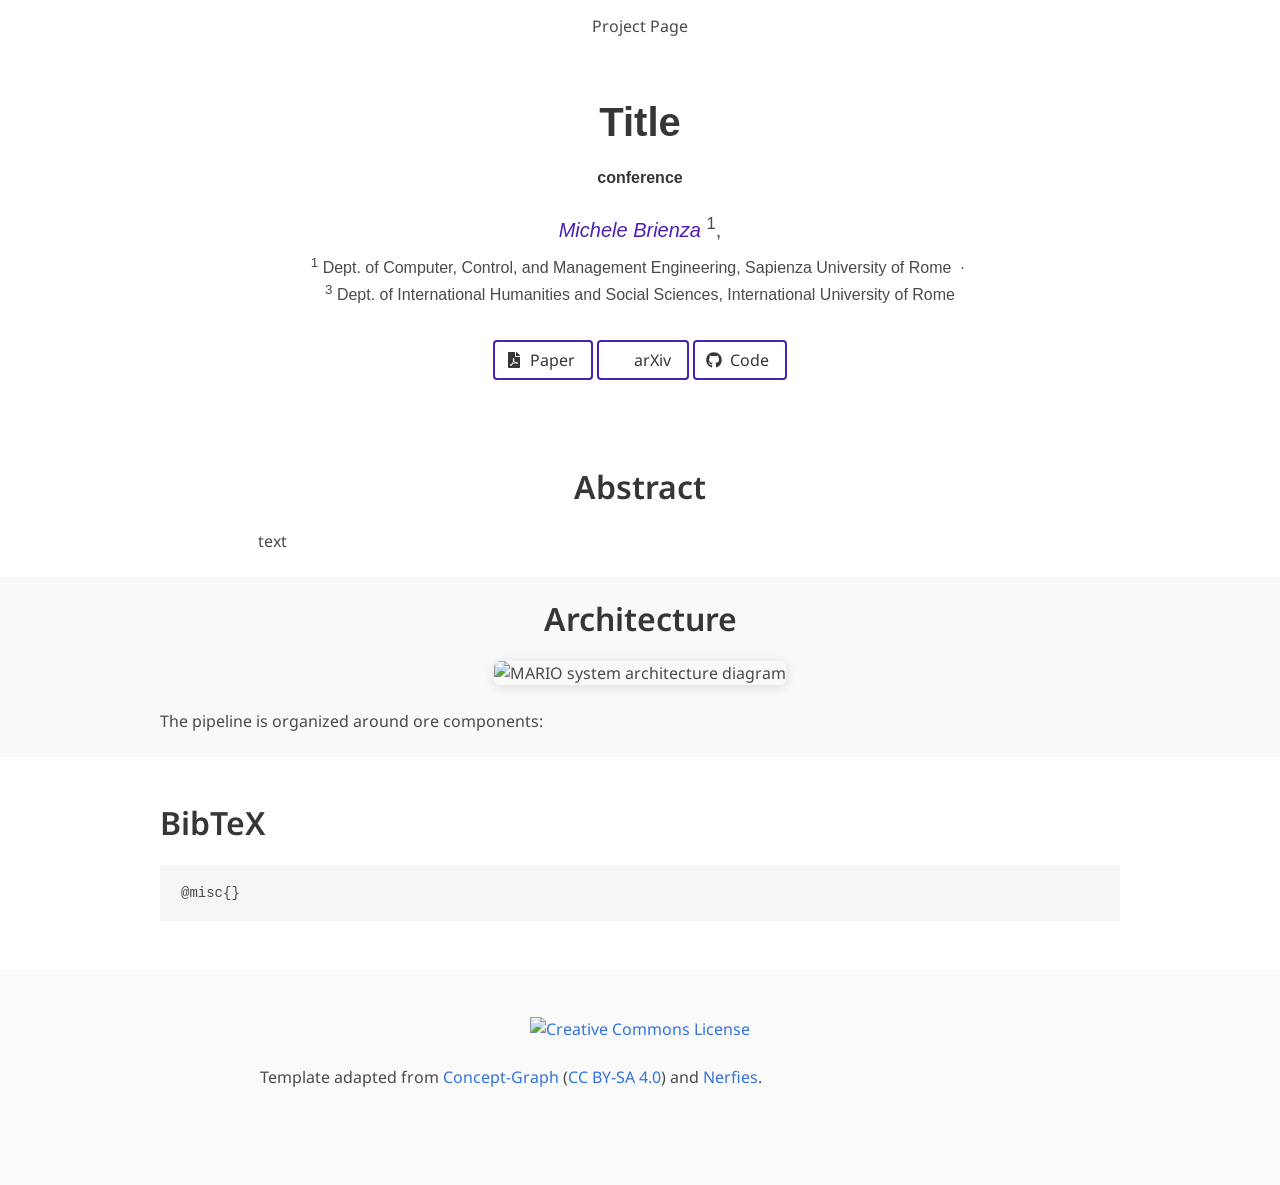
==== index.html @ d9c6890f "init" ====
<!DOCTYPE html>
<html lang="en">

<head>
  <meta charset="utf-8">
  <meta name="viewport" content="width=device-width, initial-scale=1">
  <title>Title</title>

  <link href="https://fonts.googleapis.com/css?family=Google+Sans|Noto+Sans|Castoro" rel="stylesheet">
  <link rel="stylesheet" href="./static/css/bulma.min.css">
  <link rel="stylesheet" href="./static/css/bulma-carousel.min.css">
  <link rel="stylesheet" href="./static/css/bulma-slider.min.css">
  <link rel="stylesheet" href="./static/css/fontawesome.all.min.css">
  <link rel="stylesheet" href="https://cdn.jsdelivr.net/gh/jpswalsh/academicons@1/css/academicons.min.css">
  <link rel="stylesheet" href="./static/css/index.css">

  <script src="https://ajax.googleapis.com/ajax/libs/jquery/3.5.1/jquery.min.js"></script>
  <script defer src="./static/js/fontawesome.all.min.js"></script>
  <script src="./static/js/bulma-carousel.min.js"></script>
  <script src="./static/js/bulma-slider.min.js"></script>
  <script src="./static/js/index.js"></script>
</head>

<body>
  <nav class="navbar" role="navigation" aria-label="main navigation">
    <div class="navbar-brand">
      <a role="button" class="navbar-burger" aria-label="menu" aria-expanded="false">
        <span aria-hidden="true"></span>
        <span aria-hidden="true"></span>
        <span aria-hidden="true"></span>
      </a>
    </div>
    <div class="navbar-menu">
      <div class="navbar-start" style="flex-grow: 1; justify-content: center;">
        <a class="navbar-item" href="url_site">Project Page</a>
      </div>
    </div>
  </nav>

  <section class="hero">
    <div class="hero-body">
      <div class="container is-max-desktop">
        <div class="columns is-centered">
          <div class="column has-text-centered">
            <h1 class="title is-2 publication-title">Title</h1>
            <h2 class="title is-6 publication-title">conference</h2>

            <div class="is-size-5 publication-authors">
              <span class="author-block">
                <a href="https://www.linkedin.com/in/fra-arg/"><i>Michele Brienza</i></a> <sup>1</sup>,
              </span>
            </div>

            <div class="is-size-6 publication-authors" style="margin-top: 0.5rem;">
              <span class="author-block"><sup>1</sup> Dept. of Computer, Control, and Management Engineering, Sapienza University of Rome &nbsp;·&nbsp;</span>
              <span class="author-block"><sup>3</sup> Dept. of International Humanities and Social Sciences, International University of Rome</span>
            </div>

            <div class="column has-text-centered" style="margin-top: 1rem;">
              <div class="publication-links">
                <span class="link-block">
                  <a href="#" class="external-link button is-normal">
                    <span class="icon"><i class="fas fa-file-pdf"></i></span>
                    <span>Paper</span>
                  </a>
                </span>
                <span class="link-block">
                  <a href="#" class="external-link button is-normal">
                    <span class="icon"><i class="ai ai-arxiv"></i></span>
                    <span>arXiv</span>
                  </a>
                </span>
                <span class="link-block">
                  <a href="#" class="external-link button is-normal">
                    <span class="icon"><i class="fab fa-github"></i></span>
                    <span>Code</span>
                  </a>
                </span>
              </div>
            </div>
          </div>
        </div>
      </div>
    </div>
  </section>

  <section class="section py-5">
    <div class="container is-max-desktop">
      <div class="columns is-centered has-text-centered">
        <div class="column is-four-fifths">
          <h2 class="title is-3">Abstract</h2>
          <div class="content has-text-justified">
            <p>
              text
            </p>
          </div>
        </div>
      </div>
    </div>
  </section>


  <section class="section py-5" style="background-color: #f9f9f9;">
    <div class="container is-max-desktop">
      <h2 class="title is-3 has-text-centered">Architecture</h2>
      <div class="columns is-centered">
        <div class="column is-full">
          <figure class="has-text-centered">
            <img src="static/media/architecture.png" alt="MARIO system architecture diagram" style="max-width:80%; border-radius: 6px; box-shadow: 0 2px 12px rgba(0,0,0,0.12);">
          </figure>
          <div class="content has-text-justified mt-5">
            <p>
              The pipeline is organized around ore components:
            </p>
          </div>
        </div>
      </div>
    </div>
  </section>

  <section class="section" id="references">
    <div class="container is-max-desktop content">
      <h2 class="title is-3">BibTeX</h2>
      <pre><code>@misc{}
</code></pre>
    </div>
  </section>

  <footer class="footer">
    <div class="container">
      <div class="content has-text-centered">
        <a rel="license" href="http://creativecommons.org/licenses/by-sa/4.0/">
          <img alt="Creative Commons License" style="border-width:0"
            src="https://i.creativecommons.org/l/by-sa/4.0/88x31.png" />
        </a>
      </div>
      <div class="columns is-centered">
        <div class="column is-8">
          <div class="content">
            <p>
              Template adapted from <a href="https://github.com/concept-graphs/concept-graphs.github.io">Concept-Graph</a>
              (<a href="http://creativecommons.org/licenses/by-sa/4.0/">CC BY-SA 4.0</a>) and
              <a href="https://github.com/nerfies/nerfies.github.io">Nerfies</a>.
            </p>
          </div>
        </div>
      </div>
    </div>
  </footer>

</body>

</html>
---- static/css/index.css ----
body {
  font-family: 'Noto Sans', sans-serif;
}


.footer .icon-link {
    font-size: 25px;
    color: #000;
}

.container_plan {
  width:100%;
  display: flex;
  justify-content: center;
  align-items: center;
}

.right_element {
  padding-left: 3%;
  width: 50%;
}
.left_element {
  padding-left: 3%;
  width: 50%;
  text-align: left;
}

.video_item {
  width: 60%;
  margin: 0 auto; 
  display: flex;
  justify-content: center;
  align-items: center;
}

.container_table {
  width: 100%;
  margin-left: 10%;
  border-collapse: collapse;
}

table {
  width: 80%;
  border-collapse: collapse;
}
th, td {
  border: 1px solid black;
  padding: 8px;
  text-align: left; 
  color: #333333; /* Change text color */
}

th {
  background-color: #f2f2f2;
  width: 10%;
}

td {
  width: 30%;
}

.link-block a {
    margin-top: 5px;
    margin-bottom: 5px;
}

.coolname {
  font-variant: small-caps;
}


.teaser .hero-body {
  padding-top: 0;
  padding-bottom: 3rem;
}

.teaser {
  font-family: 'Google Sans', sans-serif;
}


.publication-title {
}

.publication-banner {
  max-height: parent;

}

.publication-banner video {
  position: relative;
  left: auto;
  top: auto;
  transform: none;
  object-fit: fit;
}

.publication-header .hero-body {
}

.publication-title {
    font-family: 'Google Sans', sans-serif;
}

.publication-authors {
    font-family: 'Google Sans', sans-serif;
}

.publication-venue {
    color: #555;
    width: fit-content;
    font-weight: bold;
}

.publication-awards {
    color: #ff3860;
    width: fit-content;
    font-weight: bolder;
}

.publication-authors {
}

.publication-authors a {
   color: #4A1FB4 !important;
}

.publication-authors a:hover {
    text-decoration: underline;
}

.author-block {
  display: inline-block;
}

.publication-banner img {
}

.publication-authors {
  /*color: #4286f4;*/
}

.publication-video {
    position: relative;
    width: 100%;
    height: 0;
    padding-bottom: 56.25%;

    overflow: hidden;
    border-radius: 10px !important;
}

.publication-video iframe {
    position: absolute;
    top: 0;
    left: 0;
    width: 100%;
    height: 100%;
}

.publication-body img {
}

.results-carousel {
  overflow: hidden;
}

.results-carousel .item {
  margin: 5px;
  overflow: hidden;
  border: 1px solid #bbb;
  border-radius: 10px;
  padding: 0;
  font-size: 0;
}

.results-carousel video {
  margin: 0;
}


.interpolation-panel {
  background: #f5f5f5;
  border-radius: 10px;
}

.interpolation-panel .interpolation-image {
  width: 100%;
  border-radius: 5px;
}

.interpolation-video-column {
}

.interpolation-panel .slider {
  margin: 0 !important;
}

.interpolation-panel .slider {
  margin: 0 !important;
}

#interpolation-image-wrapper {
  width: 100%;
}
#interpolation-image-wrapper img {
  border-radius: 5px;
}

.interpolation-image-wrapper-uncoco img {
  margin-top: 50px ;
  margin-bottom: 80px;
}
.interpolation-image-wrapper-tabletop img {
  margin-top: 70px ;
  margin-bottom: 100px;
}
.interpolation-image-wrapper-fine-grained img {
  /* margin-top: 50px ; */
  margin-bottom: 20px;
}
.interpolation-image-wrapper-zero-shot img {
  margin-top: 25px ;
  /* margin-bottom: 100px; */
}
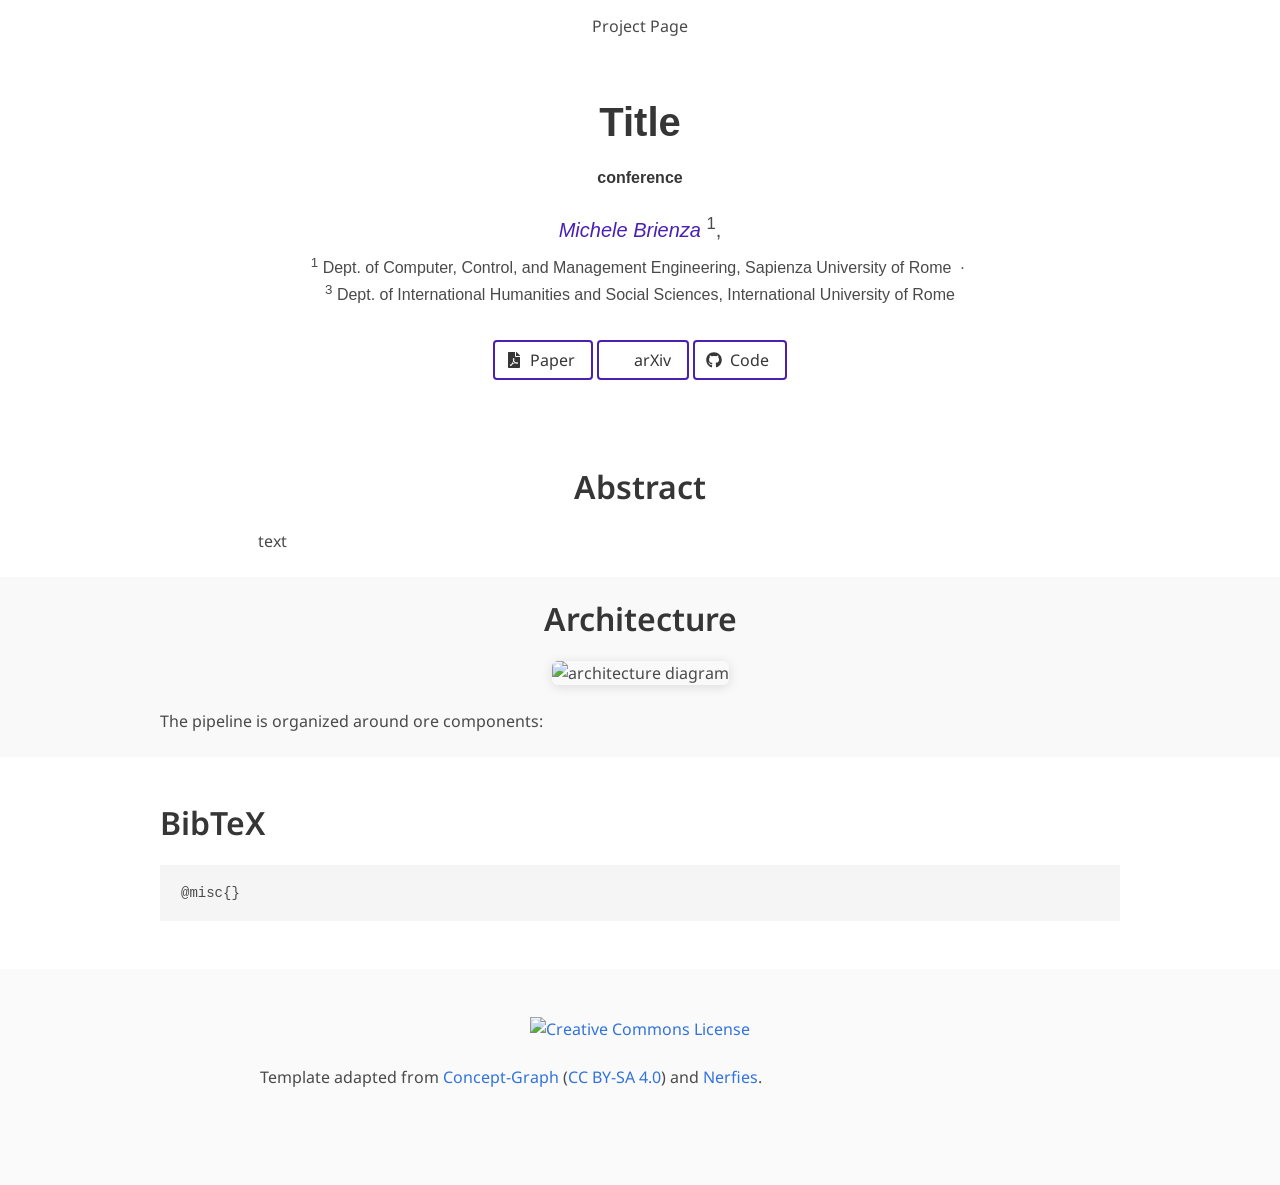
==== commit f0e5b7a8: "Update author link and image alt text in index.html" ====
--- a/index.html
+++ b/index.html
@@ -47,7 +47,7 @@
 
             <div class="is-size-5 publication-authors">
               <span class="author-block">
-                <a href="https://www.linkedin.com/in/fra-arg/"><i>Michele Brienza</i></a> <sup>1</sup>,
+                <a href="https://www.linkedin.com/in/michele-brienza-ba0292253//"><i>Michele Brienza</i></a> <sup>1</sup>,
               </span>
             </div>
 
@@ -106,7 +106,7 @@
       <div class="columns is-centered">
         <div class="column is-full">
           <figure class="has-text-centered">
-            <img src="static/media/architecture.png" alt="MARIO system architecture diagram" style="max-width:80%; border-radius: 6px; box-shadow: 0 2px 12px rgba(0,0,0,0.12);">
+            <img src="static/media/architecture.png" alt=" architecture diagram" style="max-width:80%; border-radius: 6px; box-shadow: 0 2px 12px rgba(0,0,0,0.12);">
           </figure>
           <div class="content has-text-justified mt-5">
             <p>
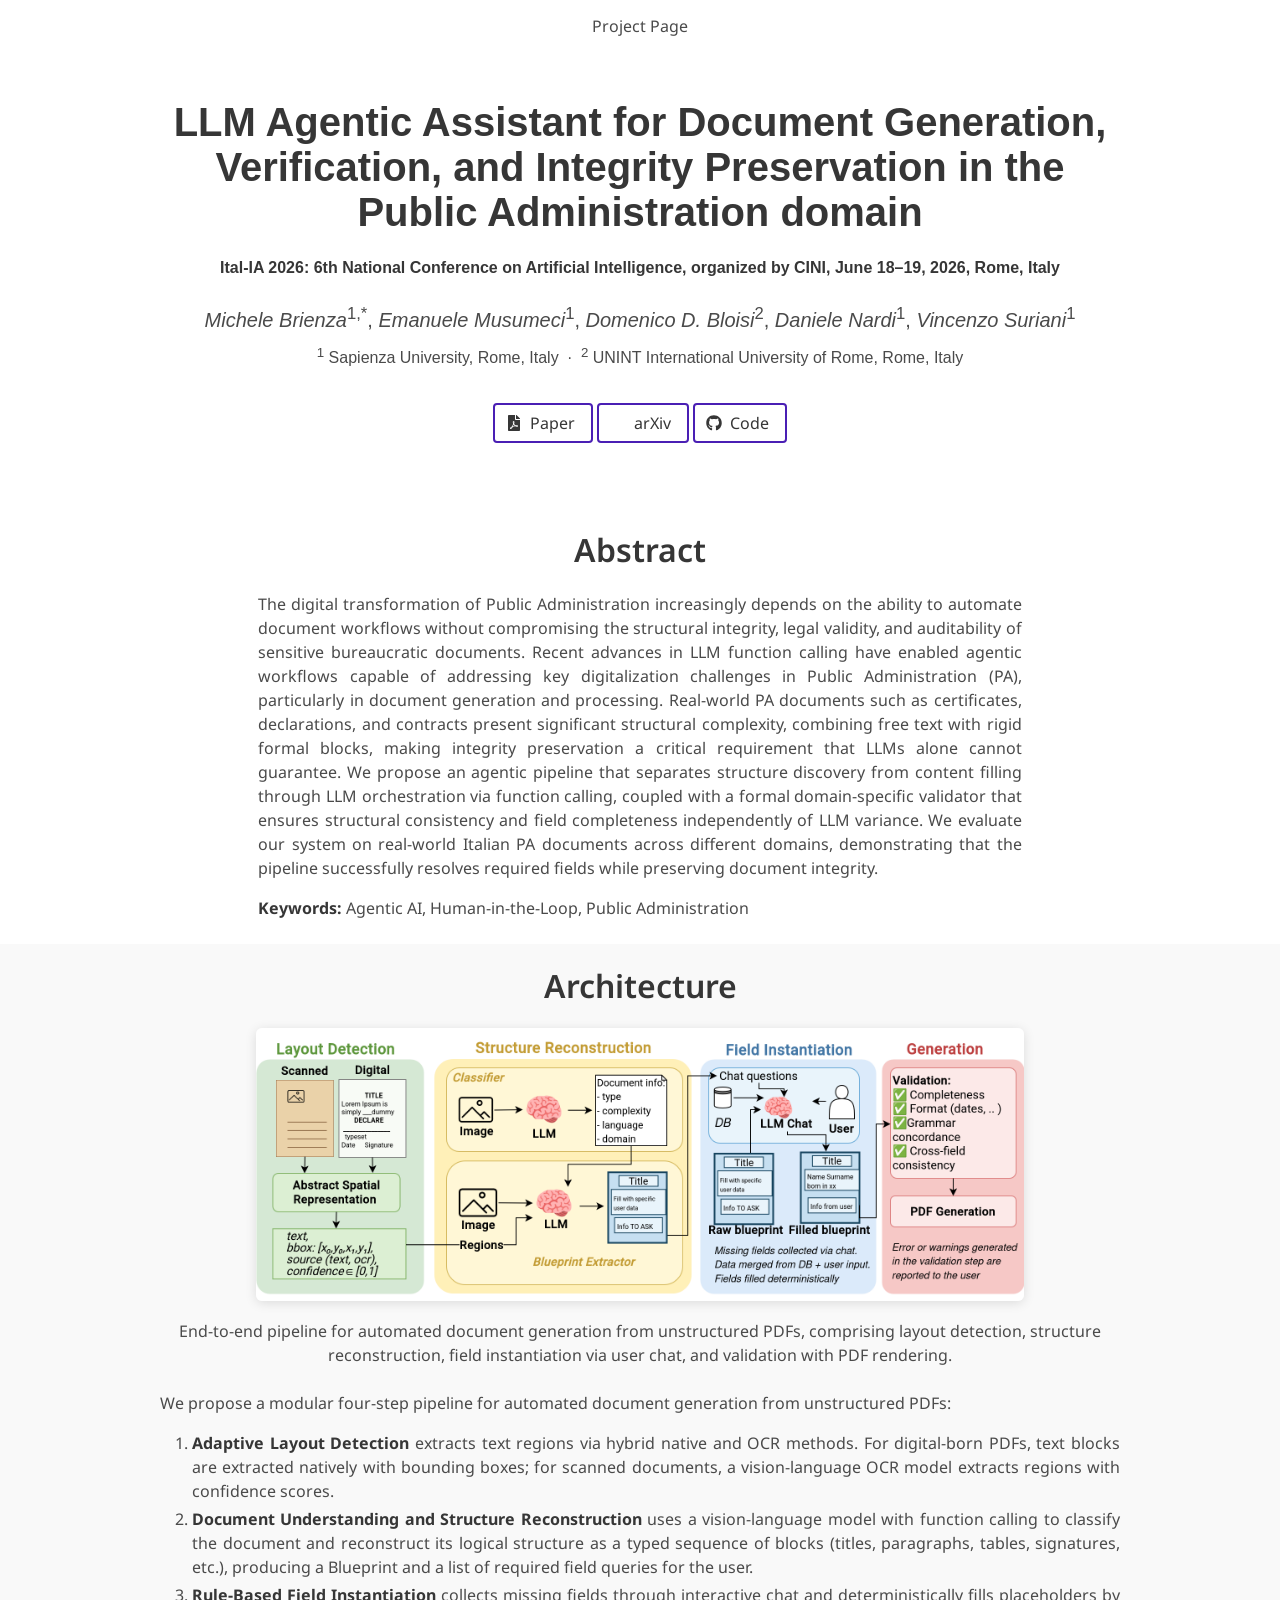
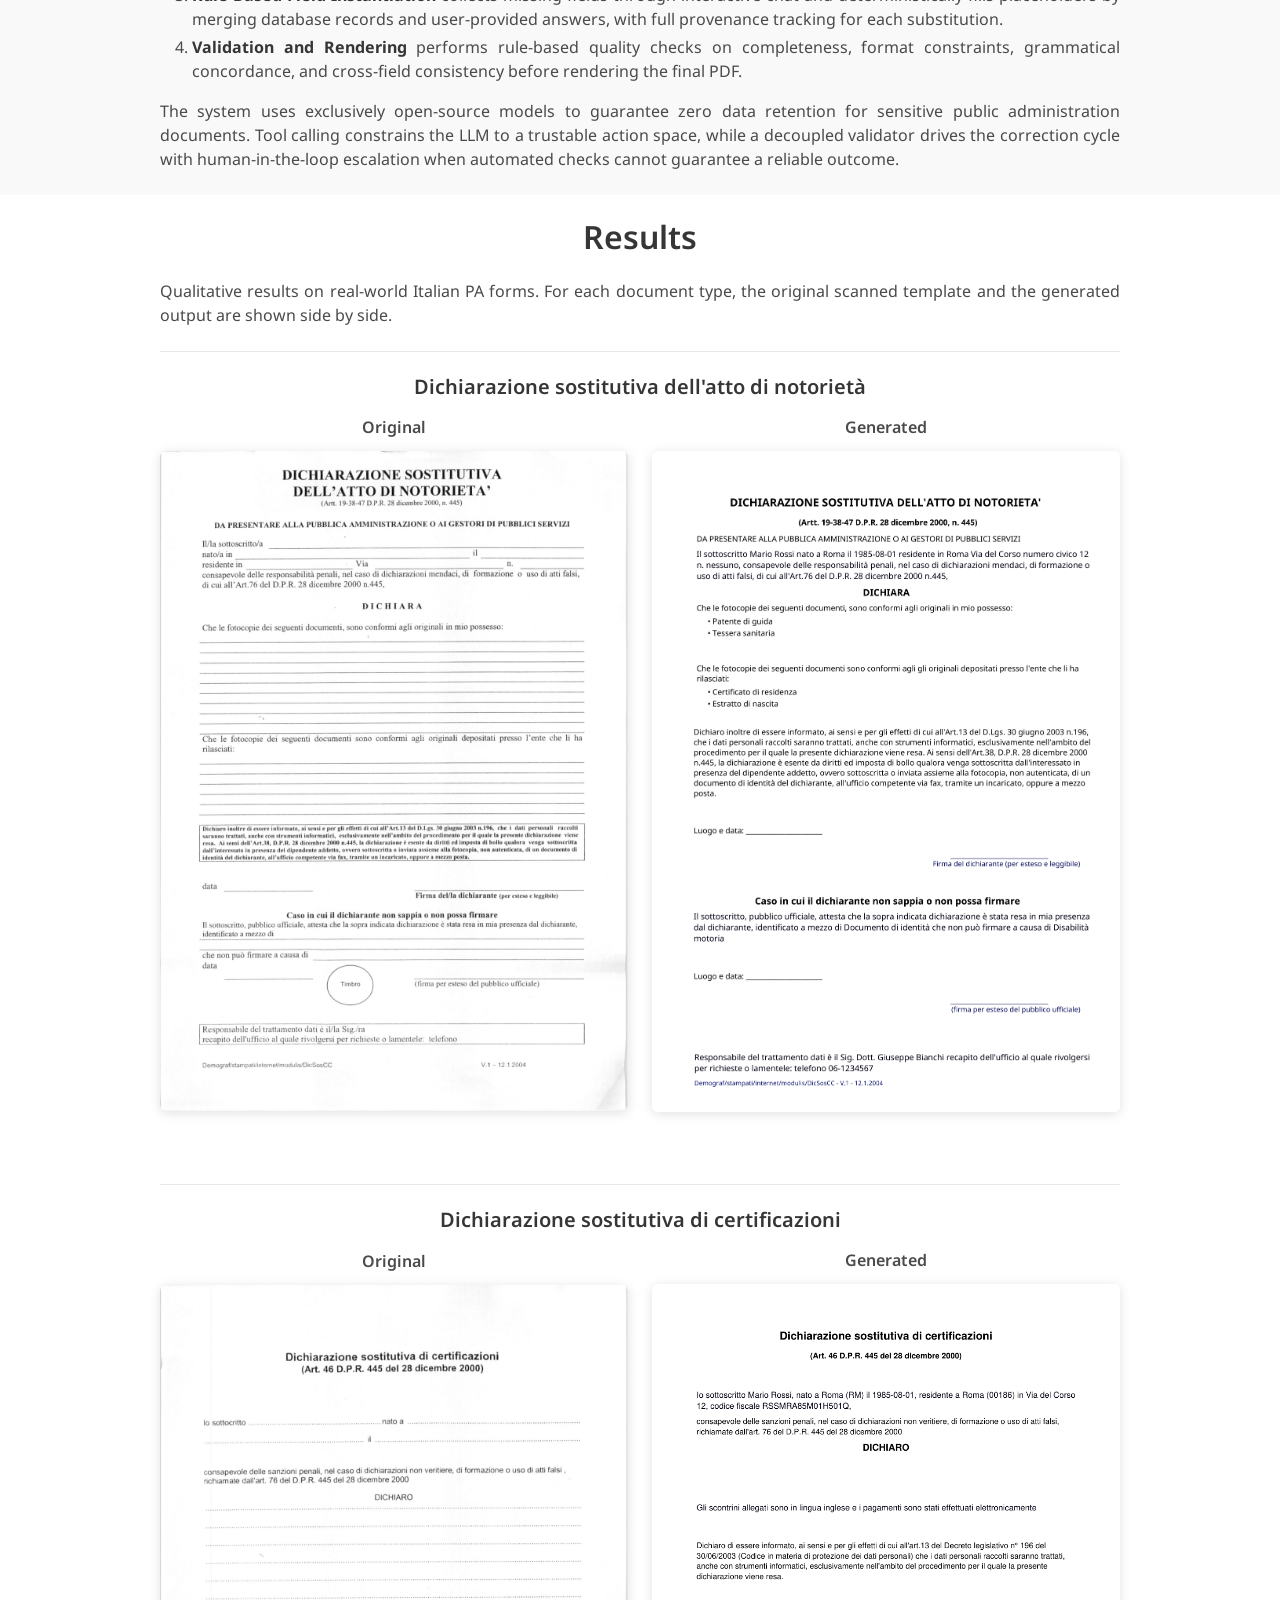
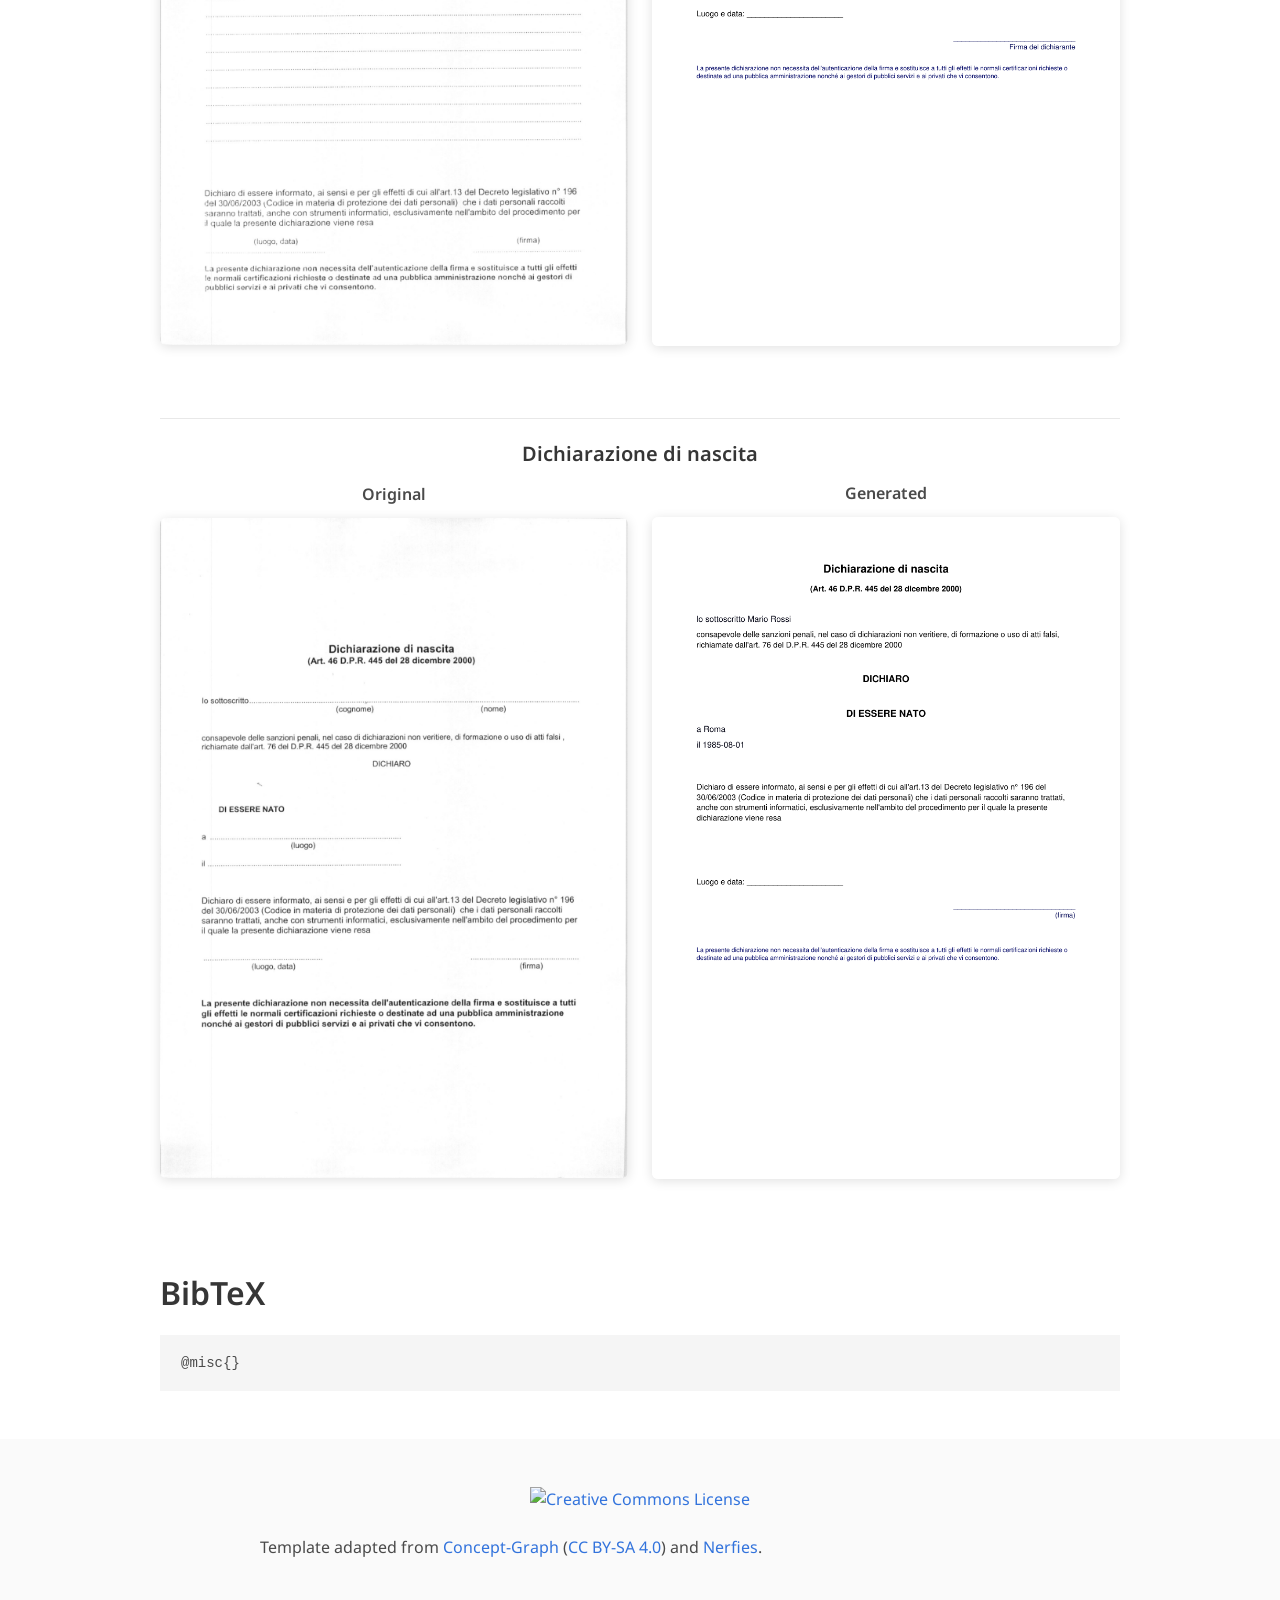
==== commit 5ce0e5d0: "Update index.html with detailed title, authors, abstract, and modular pipeline description; add new " ====
--- a/index.html
+++ b/index.html
@@ -4,7 +4,7 @@
 <head>
   <meta charset="utf-8">
   <meta name="viewport" content="width=device-width, initial-scale=1">
-  <title>Title</title>
+  <title>LLM Agentic Assistant for Document Generation in Public Administration</title>
 
   <link href="https://fonts.googleapis.com/css?family=Google+Sans|Noto+Sans|Castoro" rel="stylesheet">
   <link rel="stylesheet" href="./static/css/bulma.min.css">
@@ -32,7 +32,7 @@
     </div>
     <div class="navbar-menu">
       <div class="navbar-start" style="flex-grow: 1; justify-content: center;">
-        <a class="navbar-item" href="url_site">Project Page</a>
+        <a class="navbar-item" href="#">Project Page</a>
       </div>
     </div>
   </nav>
@@ -42,18 +42,30 @@
       <div class="container is-max-desktop">
         <div class="columns is-centered">
           <div class="column has-text-centered">
-            <h1 class="title is-2 publication-title">Title</h1>
-            <h2 class="title is-6 publication-title">conference</h2>
+            <h1 class="title is-2 publication-title">LLM Agentic Assistant for Document Generation, Verification, and Integrity Preservation in the Public Administration domain</h1>
+            <h2 class="title is-6 publication-title">Ital-IA 2026: 6th National Conference on Artificial Intelligence, organized by CINI, June 18–19, 2026, Rome, Italy</h2>
 
             <div class="is-size-5 publication-authors">
               <span class="author-block">
-                <a href="https://www.linkedin.com/in/michele-brienza-ba0292253//"><i>Michele Brienza</i></a> <sup>1</sup>,
+                <i>Michele Brienza</i><sup>1,*</sup>,
+              </span>
+              <span class="author-block">
+                <i>Emanuele Musumeci</i><sup>1</sup>,
+              </span>
+              <span class="author-block">
+                <i>Domenico D. Bloisi</i><sup>2</sup>,
+              </span>
+              <span class="author-block">
+                <i>Daniele Nardi</i><sup>1</sup>,
+              </span>
+              <span class="author-block">
+                <i>Vincenzo Suriani</i><sup>1</sup>
               </span>
             </div>
 
             <div class="is-size-6 publication-authors" style="margin-top: 0.5rem;">
-              <span class="author-block"><sup>1</sup> Dept. of Computer, Control, and Management Engineering, Sapienza University of Rome &nbsp;·&nbsp;</span>
-              <span class="author-block"><sup>3</sup> Dept. of International Humanities and Social Sciences, International University of Rome</span>
+              <span class="author-block"><sup>1</sup> Sapienza University, Rome, Italy &nbsp;·&nbsp;</span>
+              <span class="author-block"><sup>2</sup> UNINT International University of Rome, Rome, Italy</span>
             </div>
 
             <div class="column has-text-centered" style="margin-top: 1rem;">
@@ -91,7 +103,20 @@
           <h2 class="title is-3">Abstract</h2>
           <div class="content has-text-justified">
             <p>
-              text
+              The digital transformation of Public Administration increasingly depends on the ability to automate document
+              workflows without compromising the structural integrity, legal validity, and auditability of sensitive bureaucratic
+              documents. Recent advances in LLM function calling have enabled agentic workflows capable of addressing
+              key digitalization challenges in Public Administration (PA), particularly in document generation and processing.
+              Real-world PA documents such as certificates, declarations, and contracts present significant structural complexity,
+              combining free text with rigid formal blocks, making integrity preservation a critical requirement that LLMs alone
+              cannot guarantee. We propose an agentic pipeline that separates structure discovery from content filling through
+              LLM orchestration via function calling, coupled with a formal domain-specific validator that ensures structural
+              consistency and field completeness independently of LLM variance. We evaluate our system on real-world Italian
+              PA documents across different domains, demonstrating that the pipeline successfully resolves required fields
+              while preserving document integrity.
+            </p>
+            <p>
+              <strong>Keywords:</strong> Agentic AI, Human-in-the-Loop, Public Administration
             </p>
           </div>
         </div>
@@ -106,12 +131,107 @@
       <div class="columns is-centered">
         <div class="column is-full">
           <figure class="has-text-centered">
-            <img src="static/media/architecture.png" alt=" architecture diagram" style="max-width:80%; border-radius: 6px; box-shadow: 0 2px 12px rgba(0,0,0,0.12);">
+            <img src="static/media/pipeline.png" alt="End-to-end pipeline for automated document generation from unstructured PDFs" style="max-width:80%; border-radius: 6px; box-shadow: 0 2px 12px rgba(0,0,0,0.12);">
+            <figcaption class="is-size-6 mt-3">End-to-end pipeline for automated document generation from unstructured PDFs, comprising layout detection, structure reconstruction, field instantiation via user chat, and validation with PDF rendering.</figcaption>
           </figure>
           <div class="content has-text-justified mt-5">
             <p>
-              The pipeline is organized around ore components:
-            </p>
+              We propose a modular four-step pipeline for automated document generation from unstructured PDFs:
+            </p>
+            <ol>
+              <li>
+                <strong>Adaptive Layout Detection</strong> extracts text regions via hybrid native and OCR methods.
+                For digital-born PDFs, text blocks are extracted natively with bounding boxes; for scanned documents,
+                a vision-language OCR model extracts regions with confidence scores.
+              </li>
+              <li>
+                <strong>Document Understanding and Structure Reconstruction</strong> uses a vision-language model
+                with function calling to classify the document and reconstruct its logical structure as a typed sequence
+                of blocks (titles, paragraphs, tables, signatures, etc.), producing a Blueprint and a list of required
+                field queries for the user.
+              </li>
+              <li>
+                <strong>Rule-Based Field Instantiation</strong> collects missing fields through interactive chat and
+                deterministically fills placeholders by merging database records and user-provided answers, with full
+                provenance tracking for each substitution.
+              </li>
+              <li>
+                <strong>Validation and Rendering</strong> performs rule-based quality checks on completeness, format
+                constraints, grammatical concordance, and cross-field consistency before rendering the final PDF.
+              </li>
+            </ol>
+            <p>
+              The system uses exclusively open-source models to guarantee zero data retention for sensitive public
+              administration documents. Tool calling constrains the LLM to a trustable action space, while a decoupled
+              validator drives the correction cycle with human-in-the-loop escalation when automated checks cannot
+              guarantee a reliable outcome.
+            </p>
+          </div>
+        </div>
+      </div>
+    </div>
+  </section>
+
+  <section class="section py-5" id="results">
+    <div class="container is-max-desktop">
+      <h2 class="title is-3 has-text-centered">Results</h2>
+      <div class="content has-text-justified mb-5">
+        <p>
+          Qualitative results on real-world Italian PA forms. For each document type, the original scanned
+          template and the generated output are shown side by side.
+        </p>
+      </div>
+
+      <div class="result-comparison mb-6">
+        <h3 class="title is-5 has-text-centered mb-4">Dichiarazione sostitutiva dell'atto di notorietà</h3>
+        <div class="columns is-vcentered">
+          <div class="column">
+            <p class="has-text-centered is-size-6 has-text-weight-semibold mb-3">Original</p>
+            <figure class="result-image-frame has-text-centered">
+              <img src="static/media/results/notorieta_original.png" alt="Original sworn statement of notoriety">
+            </figure>
+          </div>
+          <div class="column">
+            <p class="has-text-centered is-size-6 has-text-weight-semibold mb-3">Generated</p>
+            <figure class="result-image-frame has-text-centered">
+              <img src="static/media/results/notorieta_generated.png" alt="Generated sworn statement of notoriety">
+            </figure>
+          </div>
+        </div>
+      </div>
+
+      <div class="result-comparison mb-6">
+        <h3 class="title is-5 has-text-centered mb-4">Dichiarazione sostitutiva di certificazioni</h3>
+        <div class="columns is-vcentered">
+          <div class="column">
+            <p class="has-text-centered is-size-6 has-text-weight-semibold mb-3">Original</p>
+            <figure class="result-image-frame has-text-centered">
+              <img src="static/media/results/certificazioni_original.png" alt="Original substitute certification declaration">
+            </figure>
+          </div>
+          <div class="column">
+            <p class="has-text-centered is-size-6 has-text-weight-semibold mb-3">Generated</p>
+            <figure class="result-image-frame has-text-centered">
+              <img src="static/media/results/certificazioni_generated.png" alt="Generated substitute certification declaration">
+            </figure>
+          </div>
+        </div>
+      </div>
+
+      <div class="result-comparison">
+        <h3 class="title is-5 has-text-centered mb-4">Dichiarazione di nascita</h3>
+        <div class="columns is-vcentered">
+          <div class="column">
+            <p class="has-text-centered is-size-6 has-text-weight-semibold mb-3">Original</p>
+            <figure class="result-image-frame has-text-centered">
+              <img src="static/media/results/nascita_original.png" alt="Original birth declaration">
+            </figure>
+          </div>
+          <div class="column">
+            <p class="has-text-centered is-size-6 has-text-weight-semibold mb-3">Generated</p>
+            <figure class="result-image-frame has-text-centered">
+              <img src="static/media/results/nascita_generated.png" alt="Generated birth declaration">
+            </figure>
           </div>
         </div>
       </div>
@@ -129,9 +249,9 @@
   <footer class="footer">
     <div class="container">
       <div class="content has-text-centered">
-        <a rel="license" href="http://creativecommons.org/licenses/by-sa/4.0/">
+        <a rel="license" href="http://creativecommons.org/licenses/by/4.0/">
           <img alt="Creative Commons License" style="border-width:0"
-            src="https://i.creativecommons.org/l/by-sa/4.0/88x31.png" />
+            src="https://i.creativecommons.org/l/by/4.0/88x31.png" />
         </a>
       </div>
       <div class="columns is-centered">
--- a/static/css/index.css
+++ b/static/css/index.css
@@ -223,3 +223,25 @@
   margin-top: 25px ;
   /* margin-bottom: 100px; */
 }
+
+.result-comparison {
+  padding: 1.5rem 0;
+  border-top: 1px solid #e8e8e8;
+}
+
+.result-comparison:first-of-type {
+  border-top: none;
+}
+
+.result-image-frame {
+  border-radius: 6px;
+  box-shadow: 0 2px 12px rgba(0, 0, 0, 0.12);
+  background: #fff;
+  overflow: hidden;
+}
+
+.result-image-frame img {
+  width: 100%;
+  height: auto;
+  display: block;
+}
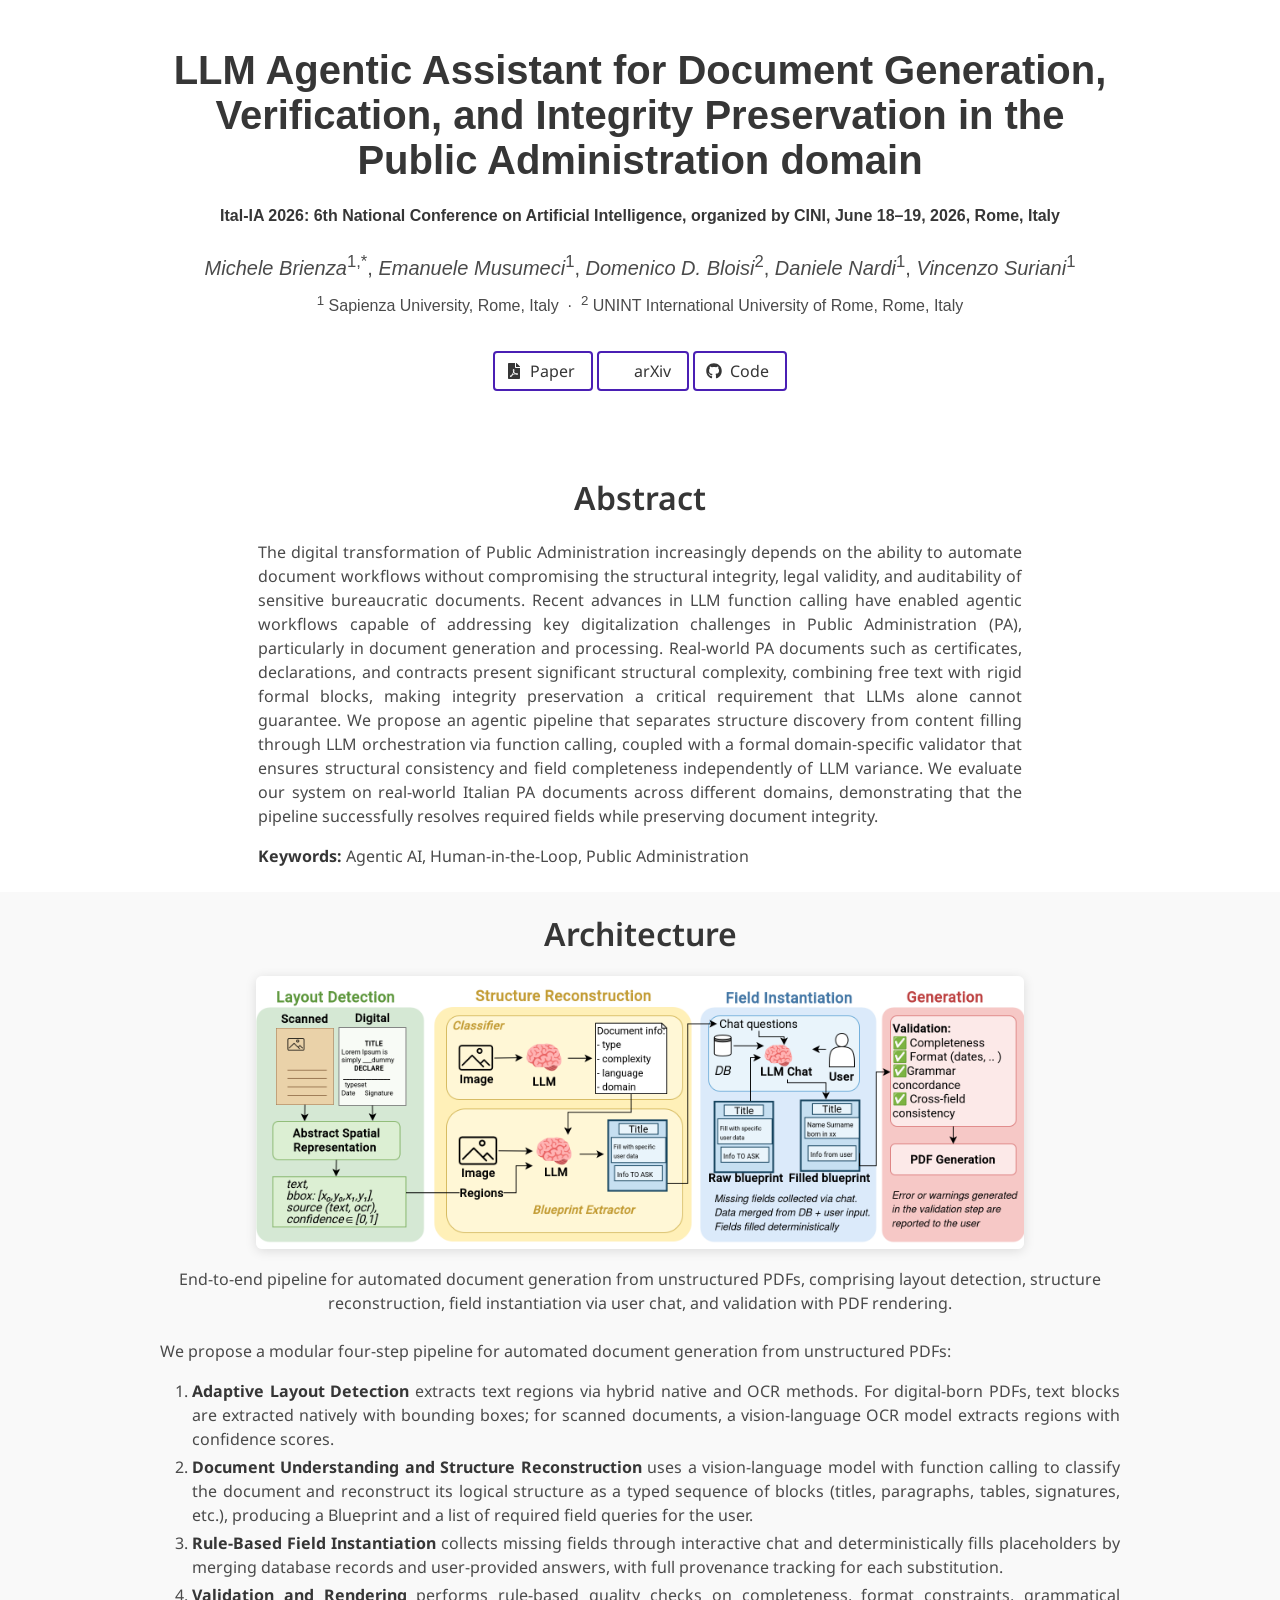
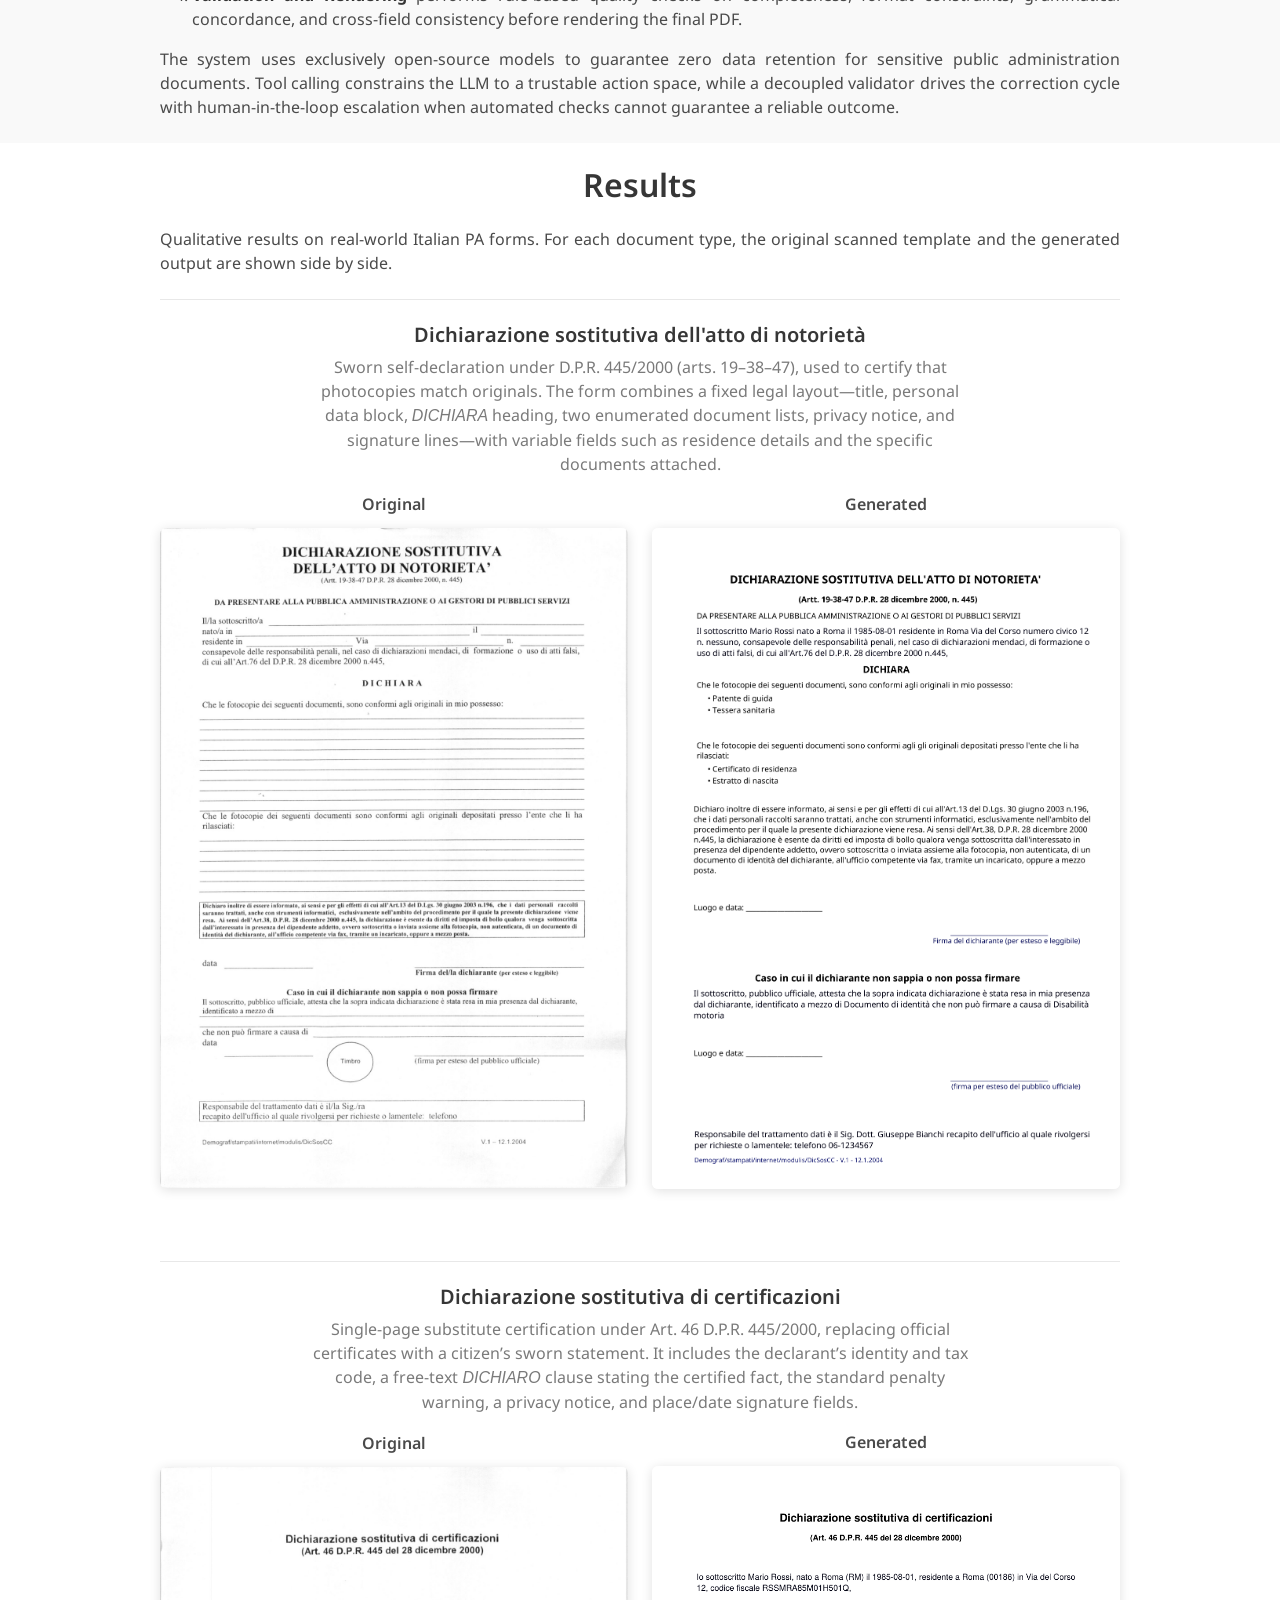
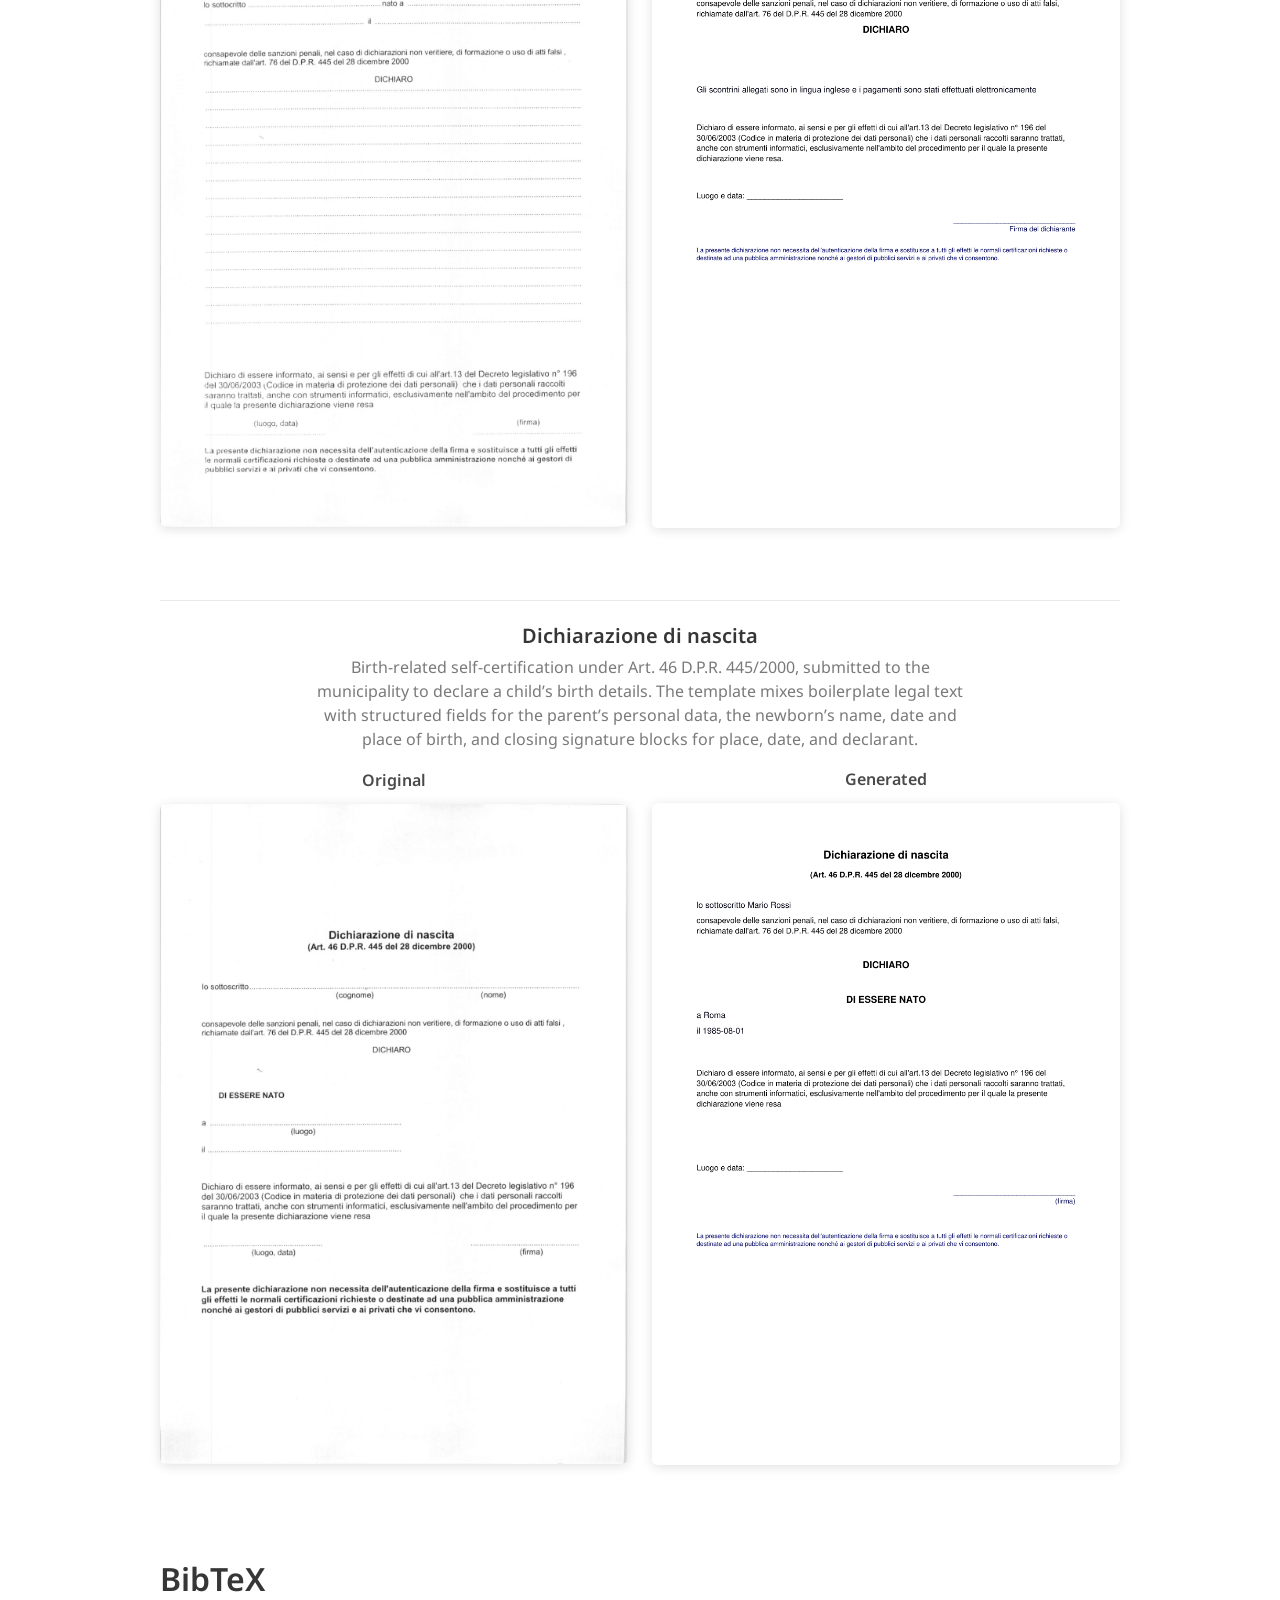
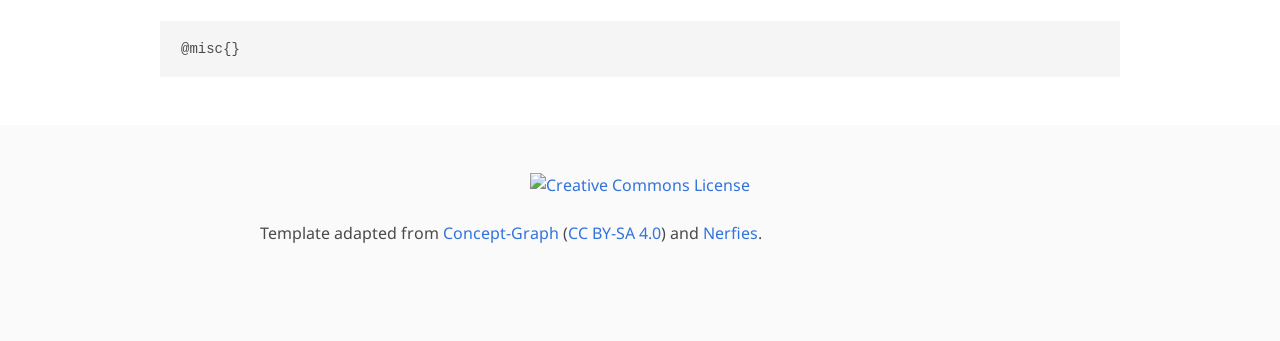
==== commit b5556376: "Remove navigation bar from index.html and add detailed descriptions" ====
--- a/index.html
+++ b/index.html
@@ -22,21 +22,6 @@
 </head>
 
 <body>
-  <nav class="navbar" role="navigation" aria-label="main navigation">
-    <div class="navbar-brand">
-      <a role="button" class="navbar-burger" aria-label="menu" aria-expanded="false">
-        <span aria-hidden="true"></span>
-        <span aria-hidden="true"></span>
-        <span aria-hidden="true"></span>
-      </a>
-    </div>
-    <div class="navbar-menu">
-      <div class="navbar-start" style="flex-grow: 1; justify-content: center;">
-        <a class="navbar-item" href="#">Project Page</a>
-      </div>
-    </div>
-  </nav>
-
   <section class="hero">
     <div class="hero-body">
       <div class="container is-max-desktop">
@@ -183,7 +168,12 @@
       </div>
 
       <div class="result-comparison mb-6">
-        <h3 class="title is-5 has-text-centered mb-4">Dichiarazione sostitutiva dell'atto di notorietà</h3>
+        <h3 class="title is-5 has-text-centered mb-2">Dichiarazione sostitutiva dell'atto di notorietà</h3>
+        <p class="has-text-centered is-size-6 has-text-grey mb-4" style="max-width: 42rem; margin-left: auto; margin-right: auto;">
+          Sworn self-declaration under D.P.R. 445/2000 (arts. 19–38–47), used to certify that photocopies match originals.
+          The form combines a fixed legal layout—title, personal data block, <em>DICHIARA</em> heading, two enumerated document lists,
+          privacy notice, and signature lines—with variable fields such as residence details and the specific documents attached.
+        </p>
         <div class="columns is-vcentered">
           <div class="column">
             <p class="has-text-centered is-size-6 has-text-weight-semibold mb-3">Original</p>
@@ -201,7 +191,12 @@
       </div>
 
       <div class="result-comparison mb-6">
-        <h3 class="title is-5 has-text-centered mb-4">Dichiarazione sostitutiva di certificazioni</h3>
+        <h3 class="title is-5 has-text-centered mb-2">Dichiarazione sostitutiva di certificazioni</h3>
+        <p class="has-text-centered is-size-6 has-text-grey mb-4" style="max-width: 42rem; margin-left: auto; margin-right: auto;">
+          Single-page substitute certification under Art. 46 D.P.R. 445/2000, replacing official certificates with a citizen’s sworn statement.
+          It includes the declarant’s identity and tax code, a free-text <em>DICHIARO</em> clause stating the certified fact,
+          the standard penalty warning, a privacy notice, and place/date signature fields.
+        </p>
         <div class="columns is-vcentered">
           <div class="column">
             <p class="has-text-centered is-size-6 has-text-weight-semibold mb-3">Original</p>
@@ -219,7 +214,12 @@
       </div>
 
       <div class="result-comparison">
-        <h3 class="title is-5 has-text-centered mb-4">Dichiarazione di nascita</h3>
+        <h3 class="title is-5 has-text-centered mb-2">Dichiarazione di nascita</h3>
+        <p class="has-text-centered is-size-6 has-text-grey mb-4" style="max-width: 42rem; margin-left: auto; margin-right: auto;">
+          Birth-related self-certification under Art. 46 D.P.R. 445/2000, submitted to the municipality to declare a child’s birth details.
+          The template mixes boilerplate legal text with structured fields for the parent’s personal data, the newborn’s name,
+          date and place of birth, and closing signature blocks for place, date, and declarant.
+        </p>
         <div class="columns is-vcentered">
           <div class="column">
             <p class="has-text-centered is-size-6 has-text-weight-semibold mb-3">Original</p>
